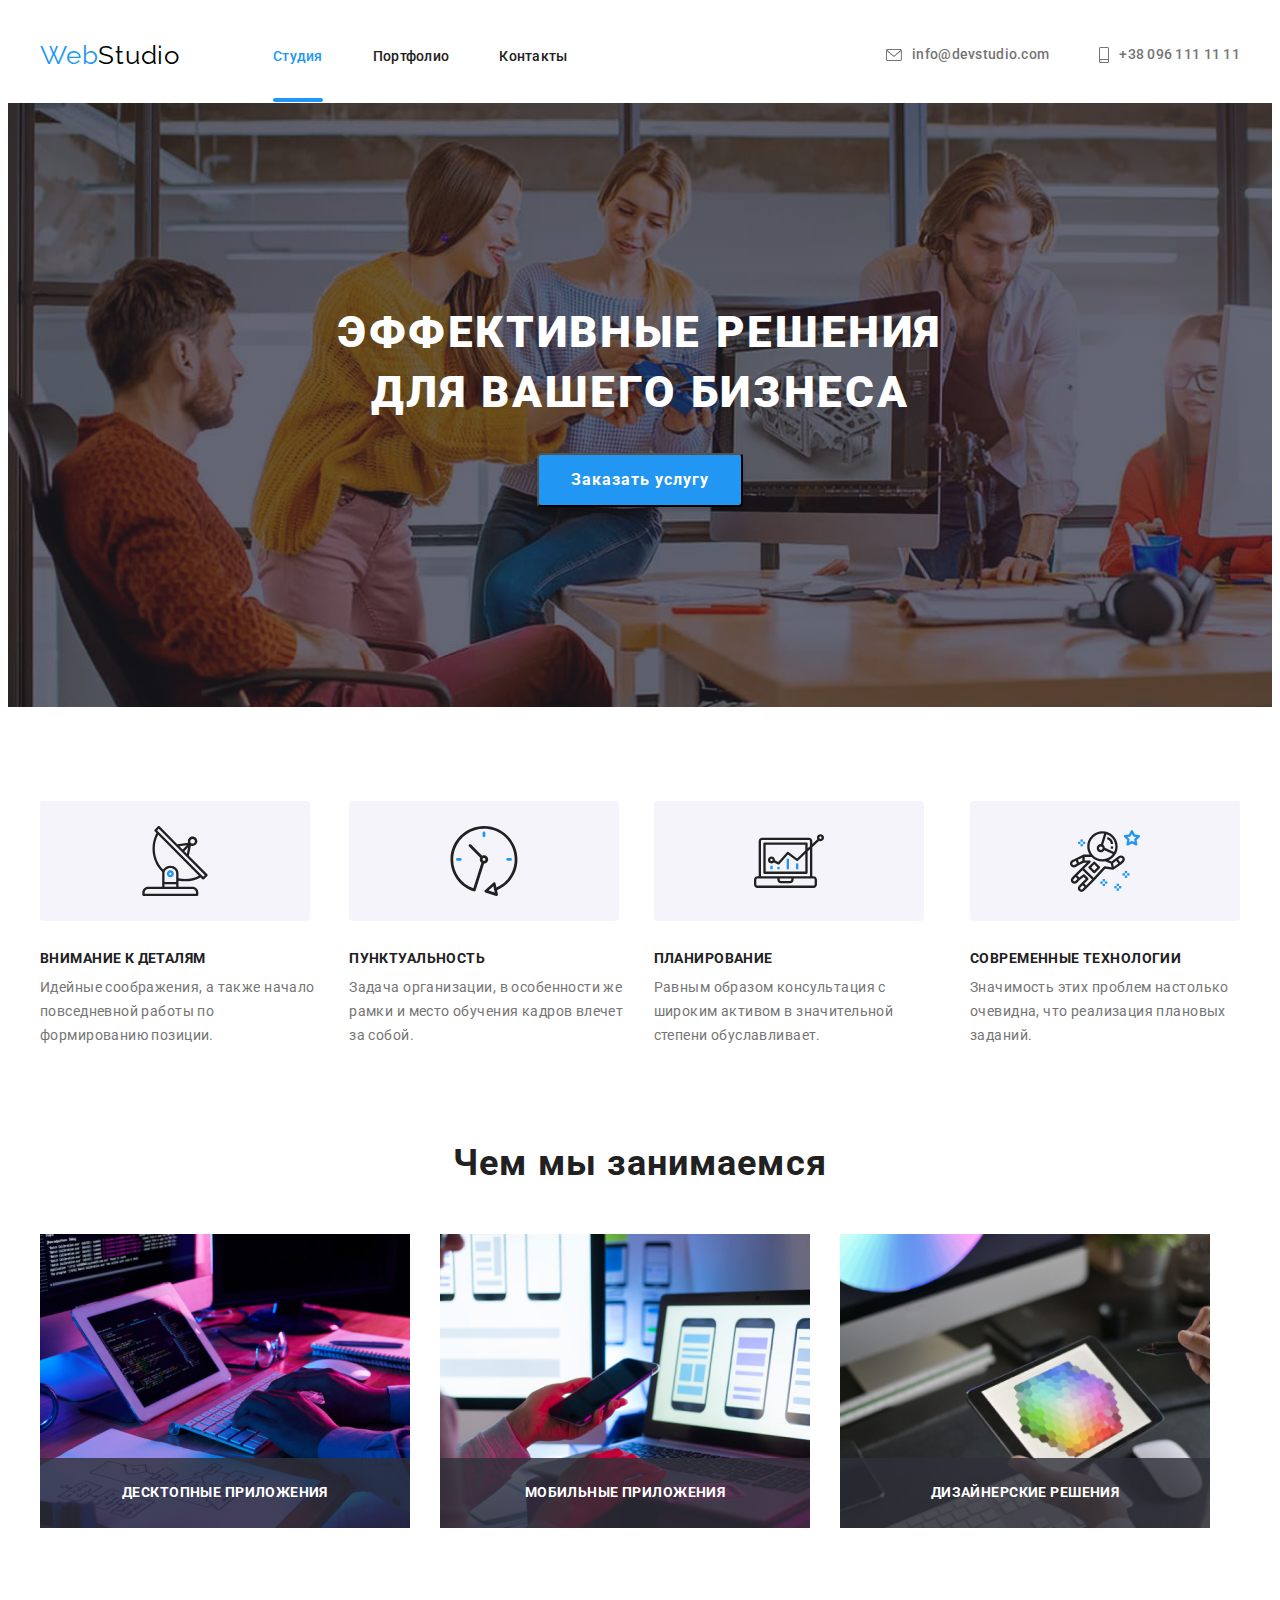
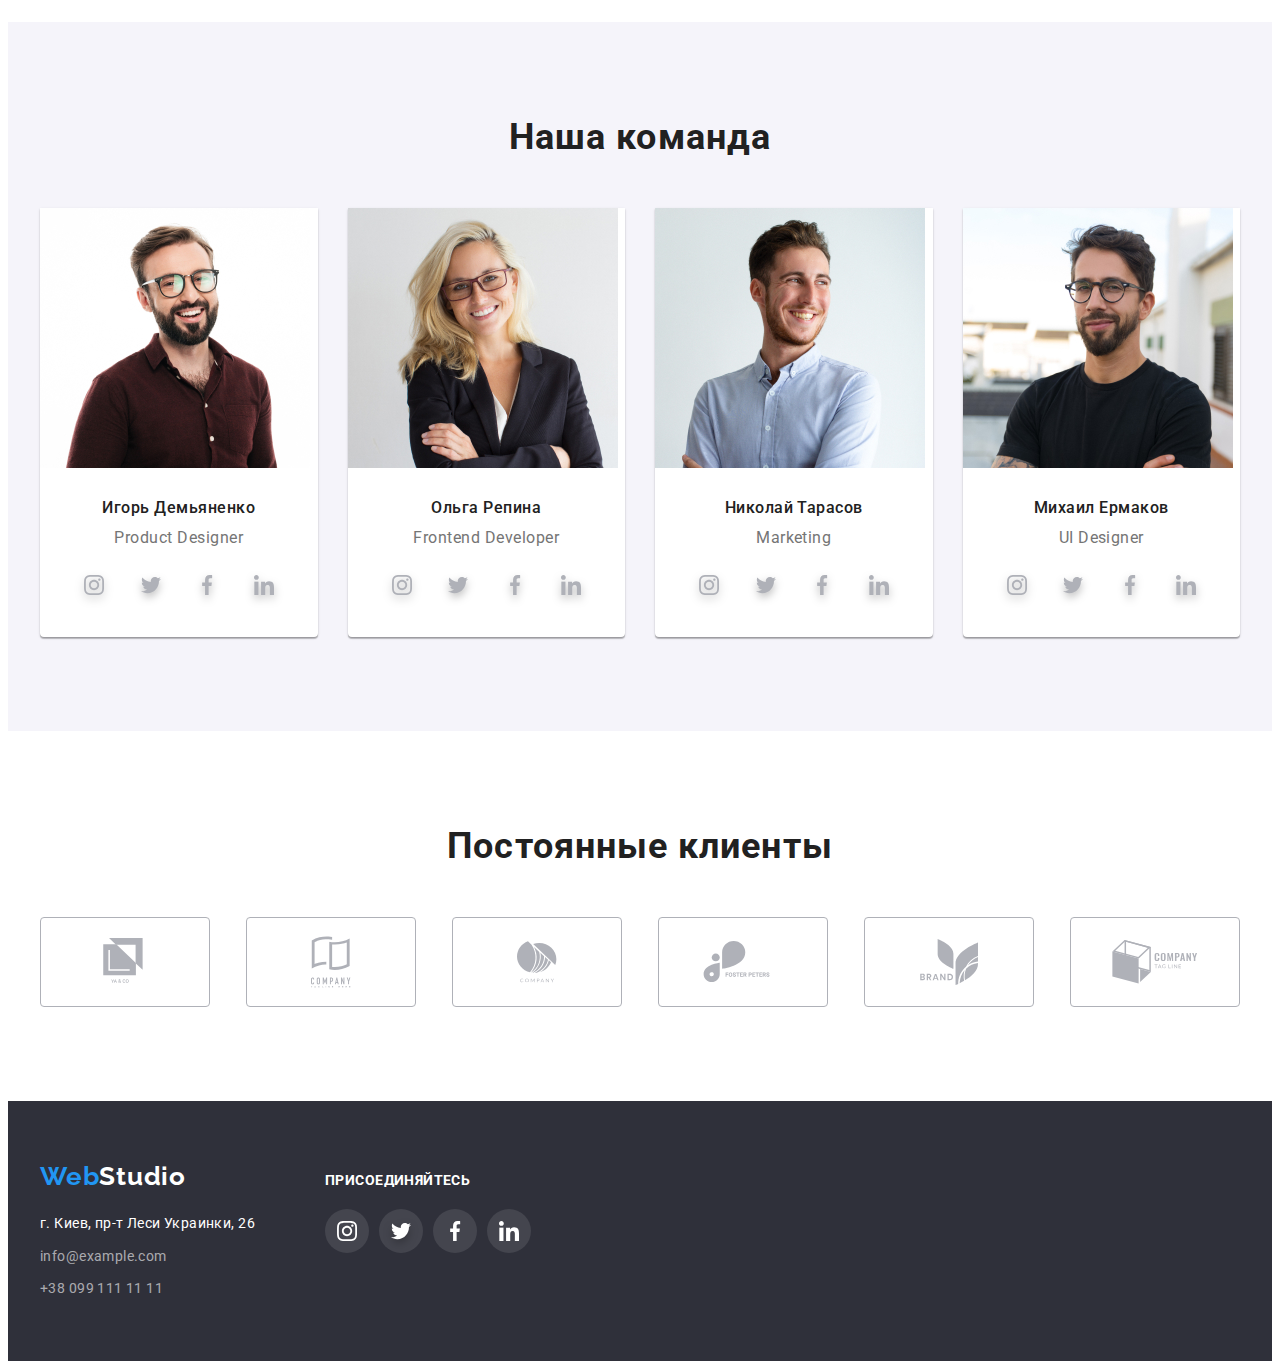
==== index.html @ 4bacacd4 "копирует файлы из домашней работы 5" ====
<!DOCTYPE html>
<html lang="ru">
<head>
    <meta charset="UTF-8">
    <meta http-equiv="X-UA-Compatible" content="IE=edge">
    <meta name="viewport" content="width=device-width, initial-scale=1.0">
    <title>Студия</title>
    <link rel="stylesheet" href="https://cdnjs.cloudflare.com/ajax/libs/modern-normalize/1.0.0/modern-normalize.min.css"
      integrity="sha512-ISS7cAi1PEhQ8jnbJpJZMd29NlhNj4AWYyLOSp2CE/CsHxTCu+r+t0D2yoJudVrd0/8fTVPUVDzY5Tvli75u/g=="
      crossorigin="anonymous" />
    <link rel="preconnect" href="https://fonts.gstatic.com">
    <link href="https://fonts.googleapis.com/css2?family=Raleway:wght@700&family=Roboto:wght@400;500;700;900&display=swap"
      rel="stylesheet">
    <link rel="stylesheet" href="./css/styles.css">
    <link rel="stylesheet"
    href="https://cdnjs.cloudflare.com/ajax/libs/animate.css/4.1.1/animate.min.css"/>
</head>
<body>
    <header class="header">
        <div class="header-box container">
          <nav class="navigation link">
            <a class="logo-header link" href=""><span class="web-logo">Web</span>Studio</a>
            <ul class="navigation-list list">
                <li class="header-item">
                    <a class="studio-link current link" href="">Студия</a>
                </li>   
                <li class="header-item">
                    <a class="header-link link" href="portfolio.html">Портфолио</a>
                </li>
                <li class="header-item">
                    <a class="contact-link link" href="">Контакты</a>
                </li>
            </ul>
        </nav>
            <ul class="information list">
                <li class="mail-item">
                    <a class="mail-link link" href="mailto:info@devstudio.com"
                     lang="en">
                     <svg class="mail-img" width="16" height="12">
                         <use href="./images/sprite.svg#icon-envelope"></use>
                     </svg>
                     info@devstudio.com</a>
                </li>
                <li>
                    <a class="tel-link link" href="tel:+380961111111">
                     <svg class="phone-img" width="10" height="16">
                         <use href="./images/sprite.svg#icon-smartphone"></use>
                     </svg>   
                        +38 096 111 11 11</a>
                </li>    
            </ul>
        </div>
    </header>
    <main>
        <!--Hero-->
        <section class="hero-section hero-bg">
            <div class="hero-container container">
                <h1 class="main-title">Эффективные решения для вашего бизнеса</h1>
                <button class="hero-btn" type="button" data-modal-open>Заказать услугу</button>
            </div>    
        </section>
        <!--Skills-->
        <section class="skills-section section">
            <div class="skills-container container">
                <h2 class="visually-hidden">Основные навыки</h2>
                <ul class="skill-set list">
                    <li class="skill-box">
                        <div class="skill-icon-box">
                            <svg class="skill-icon" width="70" height="70">
                                <use href="./images/sprite.svg#icon-antenna"></use>
                            </svg>
                        </div>
                        <h3 class="skills-title">Внимание к деталям</h3>
                        <p class="skills-item">Идейные соображения, а также начало повседневной
                            работы по формированию позиции.</p>  
                    </li>
                    <li class="skill-box">
                        <div class="skill-icon-box">
                            <svg class="skill-icon" width="70" height="70">
                                <use href="./images/sprite.svg#icon-clock"></use>
                            </svg>
                        </div>
                        <h3 class="skills-title">Пунктуальность</h3>
                        <p class="skills-item">Задача организации, в особенности же рамки и место
                             обучения кадров влечет за собой.</p>
                    </li>
                    <li class="skill-box">
                        <div class="skill-icon-box">
                            <svg class="skill-icon" width="70" height="70">
                                <use href="./images/sprite.svg#icon-diagram"></use>
                            </svg>
                        </div>
                        <h3 class="skills-title">Планирование</h3>
                        <p class="skills-item">Равным образом консультация с широким активом в
                             значительной степени обуславливает.</p>
                    </li>
                    <li class="skill-box">
                        <div class="skill-icon-box">
                            <svg class="skill-icon" width="70" height="70">
                                <use href="./images/sprite.svg#icon-astronaut"></use>
                            </svg>
                        </div>
                        <h3 class="skills-title">Современные технологии</h3>
                        <p class="skills-item">Значимость этих проблем настолько очевидна, что
                             реализация плановых заданий.</p>
                    </li>
                </ul>
            </div>    
        </section>
        <!--what_we_do-->
        <section class="activities">
            <div class="container">
                <h2 class="activity-title">Чем мы занимаемся</h2>
                <ul class="activity-list list">
                   <li class="activity-item">
                      <img src="images/img.jpg" 
                      alt="человек печатает" height="294" width="370">
                      <p class="activity-text">Десктопные приложения</p>
                   </li>
                   <li class="activity-item">
                      <img src="images/img-1.jpg" 
                      alt="человек работает со смартфоном" height="294" width="370">
                      <p class="activity-text">Мобильные приложения</p>
                   </li>
                   <li class="activity-item">
                      <img src="images/img-2.jpg" 
                      alt="человек рабоатет с планшетом" height="294" width="370">
                      <p class="activity-text">Дизайнерские решения</p>
                   </li>
                </ul>
            </div>    
        </section>
        <!--our team-->
        <section class="team-section section">
            <div class="container">
                <h2 class="team-title">Наша команда</h2>
                <ul class="team-list list">
                    <li class="team-item">
                        <img class="member-img" src="images/img3.jpg" alt="Игорь Демьяненко"
                         height="260">
                       <div class="member-box"> 
                        <h3 class="member-title">Игорь Демьяненко</h3>
                        <p class="member-item" lang="en">Product Designer</p>
                        <ul class="member-list list">
                            <li class="member-info">
                                <a href="" class="member-link link">
                                    <svg class="team-icon instagram" width="20" height="20">
                                        <use href="./images/sprite.svg#icon-instagram"></use>
                                    </svg>
                                </a>
                            </li>
                            <li class="member-info">
                                <a href="" class="member-link link">
                                    <svg class="team-icon twitter" width="20" height="20">
                                        <use href="./images/sprite.svg#icon-twitter"></use>
                                    </svg>
                                </a>
                            </li>
                            <li class="member-info">
                                <a href="" class="member-link link">
                                    <svg class="team-icon facebook" width="20" height="20">
                                        <use href="./images/sprite.svg#icon-facebook"></use>
                                    </svg>
                                </a>
                            </li>
                            <li class="member-info">
                                <a href="" class="member-link link">
                                    <svg class="team-icon linkedin" width="20" height="20">
                                        <use href="./images/sprite.svg#icon-linkedin"></use>
                                    </svg>
                                </a>
                            </li>
                        </ul>  
                       </div> 
                    </li>
                    <li class="team-item">
                        <img class="member-img" src="images/img4.jpg" alt="Ольга Репина"
                         height="260">
                       <div class="member-box">  
                        <h3 class="member-title">Ольга Репина</h3>
                        <p class="member-item" lang="en">Frontend Developer</p>
                        <ul class="member-list list">
                            <li class="member-info">
                                <a href="" class="member-link link">
                                    <svg class="team-icon instagram" width="20" height="20">
                                        <use href="./images/sprite.svg#icon-instagram"></use>
                                    </svg>
                                </a>
                            </li>
                            <li class="member-info">
                                <a href="" class="member-link link">
                                    <svg class="team-icon twitter" width="20" height="20">
                                        <use href="./images/sprite.svg#icon-twitter"></use>
                                    </svg>
                                </a>
                            </li>
                            <li class="member-info">
                                <a href="" class="member-link link">
                                    <svg class="team-icon facebook" width="20" height="20">
                                        <use href="./images/sprite.svg#icon-facebook"></use>
                                    </svg>
                                </a>
                            </li>
                            <li class="member-info">
                                <a href="" class="member-link link">
                                    <svg class="team-icon linkedin" width="20" height="20">
                                        <use href="./images/sprite.svg#icon-linkedin"></use>
                                    </svg>
                                </a>
                            </li>
                        </ul>  
                       </div> 
                    </li>
                    <li class="team-item">
                        <img class="member-img" src="images/img5.jpg" alt="Николай Тарасов"
                         height="260">
                       <div class="member-box"> 
                        <h3 class="member-title">Николай Тарасов</h3>
                        <p class="member-item" lang="en">Marketing</p>
                        <ul class="member-list list">
                            <li class="member-info">
                                <a href="" class="member-link link">
                                    <svg class="team-icon instagram" width="20" height="20">
                                        <use href="./images/sprite.svg#icon-instagram"></use>
                                    </svg>
                                </a>
                            </li>
                            <li class="member-info">
                                <a href="" class="member-link link">
                                    <svg class="team-icon twitter" width="20" height="20">
                                        <use href="./images/sprite.svg#icon-twitter"></use>
                                    </svg>
                                </a>
                            </li>
                            <li class="member-info">
                                <a href="" class="member-link link">
                                    <svg class="team-icon facebook" width="20" height="20">
                                        <use href="./images/sprite.svg#icon-facebook"></use>
                                    </svg>
                                </a>
                            </li>
                            <li class="member-info">
                                <a href="" class="member-link link">
                                    <svg class="team-icon linkedin" width="20" height="20">
                                        <use href="./images/sprite.svg#icon-linkedin"></use>
                                    </svg>
                                </a>
                            </li>
                        </ul>  
                       </div> 
                    </li>
                    <li class="team-item">
                        <img class="member-img" src="images/img6.jpg" alt="Михаил Ермаков"
                         height="260">
                       <div class="member-box">  
                        <h3 class="member-title">Михаил Ермаков</h3>
                        <p class="member-item" lang="en">UI Designer</p>
                        <ul class="member-list list">
                            <li class="member-info">
                                <a href="" class="member-link link">
                                    <svg class="team-icon instagram" width="20" height="20">
                                        <use href="./images/sprite.svg#icon-instagram"></use>
                                    </svg>
                                </a>
                            </li>
                            <li class="member-info">
                                <a href="" class="member-link link">
                                    <svg class="team-icon twitter" width="20" height="20">
                                        <use href="./images/sprite.svg#icon-twitter"></use>
                                    </svg>
                                </a>
                            </li>
                            <li class="member-info">
                                <a href="" class="member-link link">
                                    <svg class="team-icon facebook" width="20" height="20">
                                        <use href="./images/sprite.svg#icon-facebook"></use>
                                    </svg>
                                </a>
                            </li>
                            <li class="member-info">
                                <a href="" class="member-link link">
                                    <svg class="team-icon linkedin" width="20" height="20">
                                        <use href="./images/sprite.svg#icon-linkedin"></use>
                                    </svg>
                                </a>
                            </li>
                        </ul>  
                       </div> 
                    </li>
                </ul>
            </div>    
        </section>
        <section  class="clients section">
            <div class="container">
                <h2 class="clients-title">Постоянные клиенты</h2>

                <ul class="clients-list list">
                    <li class="clients-list link">
                        <a href="" class="client-link link">
                            <svg class="client" width="44" height="48">
                              <use href="./images/sprite.svg#icon-logo-1"></use>
                            </svg>
                        </a>    
                    </li>        
                    <li class="clients-list link">
                        <a href="" class="client-link link">
                            <svg class="client" width="40" height="52">
                                <use href="./images/sprite.svg#icon-logo-2"></use>
                            </svg>
                        </a>    
                    </li>
                    <li class="clients-list link">
                        <a href="" class="client-link link">
                            <svg class="client" width="40" height="42">
                                <use href="./images/sprite.svg#icon-logo-3"></use>
                            </svg>
                        </a>    
                    </li>
                    <li class="clients-list link">
                        <a href="" class="client-link link">
                            <svg class="client" width="80" height="42">
                                <use href="./images/sprite.svg#icon-logo-4"></use>
                            </svg>
                        </a>    
                    </li>
                    <li class="clients-list link">
                        <a href="" class="client-link link">
                            <svg class="client" width="60" height="46">
                                <use href="./images/sprite.svg#icon-logo-5"></use>
                            </svg>
                        </a>
                    </li>
                    <li class="clients-list link">
                        <a href="" class="client-link link">
                           <svg class="client" width="88" height="44">
                                <use href="./images/sprite.svg#icon-logo-6"></use>
                            </svg>
                        </a>    
                    </li>
                </ul>
              </div>  
        
        </section>
    </main>
    <footer class="footer-container">
        <div class="main-footer-box container">
            <div class="footer-box">
               <a class="logo-footer link" href=""><span class="web-logo">Web</span>Studio</a>
               <address class="address">
                   <ul class="list">
                       <li class="address-item">
                           <a class="map link" href="https://goo.gl/maps/qB4iPWVN4ftwvtJb9"
                            target="_blank" rel="noopener noreferrer">
                               г. Киев, пр-т Леси Украинки, 26</a>
                       </li>
                       <li class="address-item">
                           <a class="footer-link link" href="mailto=info@example.com">info@example.com</a>
                       </li>
                       <li>
                           <a class="footer-link link" href="tel=+380991111111">+38 099 111 11 11</a>
                       </li>
                   </ul>
               </address>
            </div>
            <div class="footer-box-second">
                <p class="footer-title">ПРИСОЕДИНЯЙТЕСЬ</p>
                <ul class="footer-list list">
                <li class="social-item">
                    <a href="" class="social-link link">
                        <svg class="team-icon" width="20" height="20">
                            <use href="./images/sprite.svg#icon-instagram"></use>
                        </svg>
                    </a>
                </li>
                <li class="social-item">
                    <a href="" class="social-link link">
                        <svg class="team-icon twitter" width="20" height="20">
                            <use href="./images/sprite.svg#icon-twitter"></use>
                        </svg>
                    </a>
                </li>
                <li class="social-item">
                    <a href="" class="social-link link">
                        <svg class="team-icon" width="20" height="20">
                            <use href="./images/sprite.svg#icon-facebook"></use>
                        </svg>
                    </a>
                </li>
                <li class="social-item">
                    <a href="" class="social-link link">
                        <svg class="team-icon" width="20" height="20">
                            <use href="./images/sprite.svg#icon-linkedin"></use>
                        </svg>
                    </a>
                </li>
              </ul>  
            </div>   
        </div>
    </footer>

    <div class="backdrop is-hidden" data-modal>
        <div class="modal">
            <button type="button" class="modal-close-btn" data-modal-close>
                <svg class="" width="18" height="18">
                    <use href="./images/sprite.svg#icon-close"></use>
                </svg>
            </button>
            
        </div>
    </div>
    <script src="./js/modal.js"></script>
</body>
</html>
---- css/styles.css ----
:root {
   --main-font: 'Roboto', sans-serif;
   --secondary-font: 'Raleway', sans-serif;
   --accent-color: #2196F3;
}

body {
    font-family: var(--main-font);
    color: #212121;
}

h1,
h2,
h3,
h4,
h5,
h6,
p {
  margin: 0;
}

ul,
ol {
  margin: 0;
  padding: 0;
}

img {
  display: block;
}

.container {
    width: 1200px;
    margin: 0 auto;
    padding-left: 15px;
    padding-right: 15px;
  }

.section {
    padding-top: 94px;
    padding-bottom: 94px;
}

.link {
    text-decoration: none;
  }

.list {
    list-style: none;  
}

.address {
    font-style: normal;
}

.visually-hidden {
    position: absolute !important;
    clip: rect(1px 1px 1px 1px); /* IE6, IE7 */
    clip: rect(1px, 1px, 1px, 1px);
    padding: 0 !important;
    border: 0 !important;
    height: 1px !important;
    width: 1px !important;
    overflow: hidden;
  }

 

/* ============= header ============= */
.header {
    padding-top: 32px;
    padding-bottom: 32px;
    border-bottom: 1px;
    color: #ECECEC;
}


.header .container {
    display: flex;
    align-items: center;
    justify-content: center;
}

.navigation {
    display: flex;
}

.logo-header {
    font-family: var(--secondary-font);
    font-style: normal;
    font-weight: 400;
    font-size: 26px;
    line-height: 1.19;
    letter-spacing: 0.03em;
    color: #000;
    margin-right: 93px; 

}

.web-logo {
    color: #2196F3;
}

.navigation-list {
    display: flex;
    align-items: center;
}

.header-item:not(:last-child) {
    margin-right: 50px;
}

.studio-link {
    font-family: var(--main-font);
    font-style: normal;
    font-weight: 500;
    font-size: 14px;
    line-height: 1.14;
    letter-spacing: 0.02em;
    color: #212121;
    cursor: pointer;
    transition: color 250ms 
         cubic-bezier(0.4, 0, 0.2, 1);
    position: relative;     
}

.header-item .current::after {

    content: '';
    position: absolute;
    width: 100%;
    height: 4px;
    left: 0;
    bottom: -38px;
    
    background: #2196F3;
    border-radius: 2px;
}

.studio-link:hover,
.studio-link:focus {
    color: var(--accent-color);
}

.list .studio-link.current {
    color: var(--accent-color);
}

.header-link {
    font-family: var(--main-font);
    font-style: normal;
    font-weight: 500;
    font-size: 14px;
    line-height: 1.14;
    letter-spacing: 0.02em;
    color: #212121;    
    transition: color 250ms 
         cubic-bezier(0.4, 0, 0.2, 1);
    position: relative;     
}

.header-link:hover,
.header-link:focus {
    color: var(--accent-color);
}

.contact-link {
    font-family: var(--main-font);
    font-weight: 500;
    font-size: 14px;
    line-height: 1.14;
    letter-spacing: 0.02em;
    color: #212121;    
    transition: color 250ms 
         cubic-bezier(0.4, 0, 0.2, 1);
}

.contact-link:hover,
.contact-link:focus {
    color: var(--accent-color);
}

.information {
    display: flex;
    align-items: center;
    margin-left: auto;
}

.mail-link {
    display: flex;
    align-items: center;
    justify-content: center;
    font-family: var(--main-font);
    font-style: normal;
    font-weight: 500;
    font-size: 14px;
    line-height: 1.14;
    letter-spacing: 0.02em;
    color: #757575;
    transition: color 250ms 
         cubic-bezier(0.4, 0, 0.2, 1);
}

.mail-item {
    margin-right: 50px;
}

.mail-link:hover,
.mail-link:focus {
    color:#2196F3;
}

.mail-img {
    display: flex;
    align-items: center;
    margin-right: 10px;
    fill: currentColor;
}


.tel-link {
    display: flex;
    align-items: center;
    font-family: var(--main-font);
    font-style: normal;
    font-weight: 500;
    font-size: 14px;
    line-height: 1.14;
    letter-spacing: 0.02em;
    color: #757575;   
    transition: color 250ms 
         cubic-bezier(0.4, 0, 0.2, 1); 
}

.tel-link:hover,
.tel-link:focus {
    color:#2196F3;
}

.phone-img {
    display: flex;
    align-items: center;
    margin-right: 10px;
    fill: currentColor;
}


/* ============= end header ============= */
/* ============= hero ============= */
.hero-section {
    background-color: #2F303A;
    background-image: linear-gradient(
        rgba(47, 48, 58, 0.4),
        rgba(47, 48, 58, 0.4)),
         url(../images/bg.jpg);
    background-repeat: no-repeat;
    background-size: cover;
}

.hero-bg {
    max-width: 1600px;
    margin: 0 auto;
}

.hero-container {
    display: flex;
    align-items: center;
    flex-direction: column;
    padding-bottom: 200px;
    padding-top: 200px;

}

.main-title {
    font-family: var(--main-font);
    font-weight: 900;
    font-size: 44px;
    line-height: 1.36;

    text-align: center;
    letter-spacing: 0.06em;
    text-transform: uppercase;

    display: flex;
    align-items: center;
    margin-bottom: 30px;
    width: 696px;

    color: #FFFFFF;  
}

.hero-btn {
    font-family: var(--main-font);
    font-style: normal;
    font-weight: 700;
    font-size: 16px;
    line-height: 1.87;

    display: flex;
    text-align: center;
    letter-spacing: 0.06em; 
    cursor: pointer;
    
    color: #FFF;
    background-color: #2196F3;

    padding: 10px 32px;
    min-width: 200px;

    left: 700px;
    top: 430px;    
    margin: auto;

    border-radius: 4px;

    box-shadow: 0px 4px 4px rgba(0, 0, 0, 0.15);
}
/* ============= end hero ============= */
/* ============= skills ============= */
.skills-container {
    display: flex;
}

.skill-set {
    display: flex;
    justify-content: space-between;
}

.skill-box:not(:last-child) {
    margin-right: 30px;
}

.skills-title {
    font-family: var(--main-font);
    font-weight: 700;
    font-size: 14px;
    line-height: 1.14;
    letter-spacing: 0.03em;
    text-transform: uppercase;

    margin-bottom: 10px;

    color: #212121;
}

.skills-item {
    font-size: 14px;
    line-height: 1.71;
    letter-spacing: 0.03em;

    color: #757575;
}

.skill-icon-box {
    display: flex;
    align-items: center;
    justify-content: center;
    width: 270px;
    height: 120px;
    background-color: #F5F4FA;
    margin-bottom: 30px;

    border-radius: 4px;
}

/* ============= end skills ============= */
/* ============= what we do ============= */

.activity-title {
    font-family: var(--main-font);
    font-weight: 700;
    font-size: 36px;
    line-height: 1.17;
    text-align: center;
    letter-spacing: 0.03em;

    color: #212121;    

    margin-bottom: 50px;
}

.activity-list {
    display: flex;
}

.activity-item:not(:last-child) {
    margin-right: 30px;
}

.activities {
    padding-bottom: 94px;
}

.activity-item {
    position: relative;
}

.activity-text {
    position: absolute;
    width: 370px;
    background-color: rgba(47, 48, 58, 0.8);
    bottom: 0;
    color: #FFF;
    text-align: center;

    font-family: var(--main-font);
    font-weight: 700;
    font-size: 14px;
    line-height: 1.14;
    letter-spacing: 0.03em;
    text-transform: uppercase;
    padding-top: 27px;
    padding-bottom: 27px;
    
} 

/* ============= end what we do ============= */
/* ============= our team ============= */

.team-section {
    background-color: #F5F4FA;

}

.team-list {
    display: flex;
    flex-wrap: wrap;
    margin-left: -30px;
    margin-top: -30px;
}


.team-item {
    background-color: #FFF;
    flex-basis: calc(100% / 4 - 30px);
    margin-left: 30px;
    margin-top: 30px;
    box-shadow: 0px 1px 3px rgba(0, 0, 0, 0.12), 0px 1px 1px rgba(0, 0, 0, 0.14), 0px 2px 1px rgba(0, 0, 0, 0.2);
    border-radius: 0px 0px 4px 4px;
}

.member-img {
    max-width: 100%;
}

.member-list {
    display: flex;
    align-items: center;
    justify-content: space-between;
    margin-top: 16px;
    margin-left: 32px;
    margin-right: 32px;
    
}


.member-link {
    display: flex;
    justify-content: center;
    align-items: center;
    border-radius: 50%;
    width: 44px;
    height: 44px;
    color: #AFB1B8;
    transition: background-color 250ms 
         cubic-bezier(0.4, 0, 0.2, 1),
         color 250ms 
         cubic-bezier(0.4, 0, 0.2, 1);
    
}

.team-icon {
    fill: currentColor;
}

.twitter {
    filter: drop-shadow(0px 4px 4px rgba(0, 0, 0, 0.25));
}

.facebook {
    filter: drop-shadow(0px 4px 4px rgba(0, 0, 0, 0.25));
}

.instagram {
    filter: drop-shadow(0px 4px 4px rgba(0, 0, 0, 0.25));
}

.linkedin {
    filter: drop-shadow(0px 4px 4px rgba(0, 0, 0, 0.25));
}

.member-link:hover,
.member-link:focus {
    background-color: var(--accent-color);
    color: #FFF;
}


.team-title {
    font-family: var(--main-font);
    font-style: normal;
    font-weight: 700;
    font-size: 36px;
    line-height: 1.17;
    text-align: center;
    letter-spacing: 0.03em;

    color: #212121;
    margin-bottom: 50px;
}

.member-box {
    padding-top: 30px;
    padding-bottom: 30px;
}

.member-title {
    font-family: var(--main-font);
    font-weight: 500;
    font-size: 16px;
    line-height: 1.19;

    text-align: center;
    letter-spacing: 0.03em;

    color: #212121;
    margin-bottom: 10px;
}

.member-item {
    font-family: var(--main-font);
    font-size: 16px;
    line-height: 1.19;

    text-align: center;
    letter-spacing: 0.03em;

    color: #757575;

}
/* ============= end our team ============= */
/* ============= clients ============= */

.clients-title {
    font-family: var(--main-font);
    font-style: normal;
    font-weight: 700;
    font-size: 36px;
    line-height: 1.17;
    text-align: center;
    letter-spacing: 0.03em;

    color: #212121;
    margin-bottom: 50px;
}

.clients-list {
    display: flex;
    align-items: center;
    justify-content: space-between;
    
}

.client-link {
    display: flex;
    align-items: center;
    justify-content: center;
    border: 1px solid #AFB1B8;
    box-sizing: border-box;
    border-radius: 4px;
    width: 170px;
    height: 90px;
    color: #AFB1B8;
    cursor: pointer;
    transition:
       border-color 250ms 
        cubic-bezier(0.4, 0, 0.2, 1);
}

.client {
    fill: currentColor;
    transition: fill 250ms 
        cubic-bezier(0.4, 0, 0.2, 1);
}

.client-link:hover .client,
.client-link:focus .client {
    fill: var(--accent-color);
}

.client-link:hover,
.client-link:focus {
    border-color: var(--accent-color);
}

/* ============= end clients ============= */
/* ============= footer ============= */
.footer-container {
    background-color: #2F303A;
    padding-top: 60px;
    padding-bottom: 60px;
}

.footer-box {
    display: flex;
    flex-direction: column;
}

.address-item {
    margin-bottom: 9px;
}

.logo-footer {
    display: block;
    font-family: var(--secondary-font);
    font-style: normal;
    font-weight: 700;
    font-size: 26px;
    line-height: 1.19;
    letter-spacing: 0.03em;

    color: #fff;
    margin-bottom: 20px;
}

.map {
    font-family: var(--main-font);
    font-style: normal;
    font-size: 14px;
    line-height: 1.71;
    letter-spacing: 0.03em;

    color: #FFFFFF;
}

.footer-link {
    font-family: var(--main-font);
    font-style: normal;
    font-size: 14px;
    line-height: 1.71;
    letter-spacing: 0.03em;

    color: rgba(255, 255, 255, 0.6);
}

.main-footer-box {
    display: flex;
}

.footer-box-second {
    display: flex;
    flex-direction: column;
    width: 206px;
    height: 80px;
    margin-left: 70px;
    padding-top: 12px;
}

.footer-list {
    display: flex;
    align-items: center;
    justify-content: space-between;
    margin-top: 20px;
    width: 206px;
    height: 44px;
}

.footer-title {
    font-family: var(--main-font);
    font-style: normal;
    font-weight: 700;
    font-size: 14px;
    line-height: 1.14;
    letter-spacing: 0.03em;
    text-transform: uppercase;

    color: #FFFFFF;
}

.social-item {
    display: flex;
    align-items: center;
    justify-content: center;
}

.social-link {
    display: flex;
    justify-content: center;
    align-items: center;
    border-radius: 50%;
    width: 44px;
    height: 44px;
    color: #fff;
    background-color: rgba(100%, 100%, 100%, 10%);
    transition: background-color 250ms 
        cubic-bezier(0.4, 0, 0.2, 1),
        color 250ms 
        cubic-bezier(0.4, 0, 0.2, 1);
}

.social-link:hover,
.social-link:focus {
    background-color: var(--accent-color);
    color: #FFF;
}

.team-icon {
    fill: currentColor;

}

/* ============= end footer ============= */
/* ============= modal window ============= */

.backdrop {
        position: fixed;
        top: 0;
        left: 0;
        width: 100vw;
        height: 100vh;
        background-color: rgba(0, 0, 0, 0.5);
        transition: opacity 250ms cubic-bezier(0.4, 0, 0.2, 1),
                     250ms cubic-bezier(0.4, 0, 0.2, 1);
        
      }

.modal {
    position: absolute;
    top: 50%;
    left: 50%;
    width: 528px;
    height: 580px;
    background-color: #ffffff;
    box-shadow: 0px 1px 3px rgba(0, 0, 0, 0.12), 0px 1px 1px rgba(0, 0, 0, 0.14), 0px 2px 1px rgba(0, 0, 0, 0.2);
    border-radius: 4px;

    transform: translate(-50%, -50%);
    transition: transform 250ms cubic-bezier(0.4, 0, 0.2, 1);

} 

.modal-close-btn {
    position: absolute;
    top: 8px;
    right: 8px;
    width: 30px;
    height: 30px;
    background: transparent;
    border: 1px solid rgba(0, 0, 0, 0.1);
    border-radius: 50%;
    cursor: pointer;
    display: flex;
    justify-content: center;
    align-items: center;

}


.is-hidden {
    opacity: 0;
    visibility: hidden;
    pointer-events: none;
}    

.backdrop .is-hidden .modal {
    transform: translate(-50%, -50%);
}


/* ============= end modal window ============= */

/* ============= portfolio ============= */
/* ============= main ============= */
.header-link.current {
    color: var(--accent-color);
}

.menu-section {
    text-align: center;
}

.menu-list {
    display: flex;
    justify-content: center;
    margin-left: auto;
    margin-right: auto;
    margin-bottom: 54px;
}

.menu-item {
    min-width: 73px;
}

.menu-btn:hover,
.menu-btn:focus {
    background-color: var(--accent-color);
    color: #fff;
    box-shadow: 0px 3px 1px rgba(0, 0, 0, 0.1), 0px 1px 2px rgba(0, 0, 0, 0.08), 0px 2px 2px rgba(0, 0, 0, 0.12);
    border-radius: 4px;
}

.menu-item:not(:last-child) {
    margin-right: 8px;
}

.menu-btn {
    font-family: var(--main-font);
    font-weight: 500;
    font-size: 16px;
    line-height: 1.62;

    text-align: center;
    letter-spacing: 0.03em;
    cursor: pointer;
    padding: 6px 22px;

    color: #212121;
    border: none;
    border-radius: 4px;
    background: #F5F4FA;

    transition: background-color 250ms 
        cubic-bezier(0.4, 0, 0.2, 1),
        color 250ms 
        cubic-bezier(0.4, 0, 0.2, 1);
}

.menu-link:hover,
.menu-link:focus {
    color: #fff;
    background-color: var(--accent-color);
}

.image-container {
    padding-top: 34px;
}

.image-item {
    flex-basis: calc(100% / 3 - 30px);
    margin-left: 30px;
    margin-top: 30px;
    
}

.image-item:hover,
.image-item:focus {
    background: #FFFFFF;
    box-sizing: border-box;
    box-shadow: 0px 1px 1px rgba(0, 0, 0, 0.12),
      0px 4px 4px rgba(0, 0, 0, 0.06),
      1px 4px 6px rgba(0, 0, 0, 0.16);
    cursor: pointer;  
}

.image-list {
    display: flex;
    justify-content: start;
    flex-wrap: wrap;
    margin-left: -30px;
    margin-top: -30px;
    
}

.overlay {
    font-family: var(--main-font);
    font-weight: 400;
    font-size: 18px;
    line-height: 1.55;
    letter-spacing: 0.03em;
    color: #FFFFFF;
    background-color: rgba(33, 150, 243, 0.9);
    padding: 63px 24px;
    text-align: start;

    position: absolute;
    top: 0;
    left: 0;
    height: 100%;
    /*overflow: scroll;*/
    transform: translateY(100%);
    
    transition: transform 250ms 
                cubic-bezier(0.4, 0, 0.2, 1);
}

.image-item:hover .overlay,
.image-item:focus .overlay {
    transform: translateY(0%);
}

.overlay-box {
    position: relative;
    overflow: hidden;
}

.portfolio-box {
    padding: 20px 24px;
    border: 1px solid #EEEEEE;
}

.portfolio-title {
    font-family: var(--main-font);
    font-weight: 700;
    font-size: 18px;
    line-height: 2;

    letter-spacing: 0.06em;
    text-align: start;


    color: #212121; 
}

.portfolio-item {
    font-size: 16px;
    line-height: 1.87;

    letter-spacing: 0.03em;
    text-align: start;

    color: #757575;    
}

/* ============= end main ============= */
/* ============= end portfolio ============= */
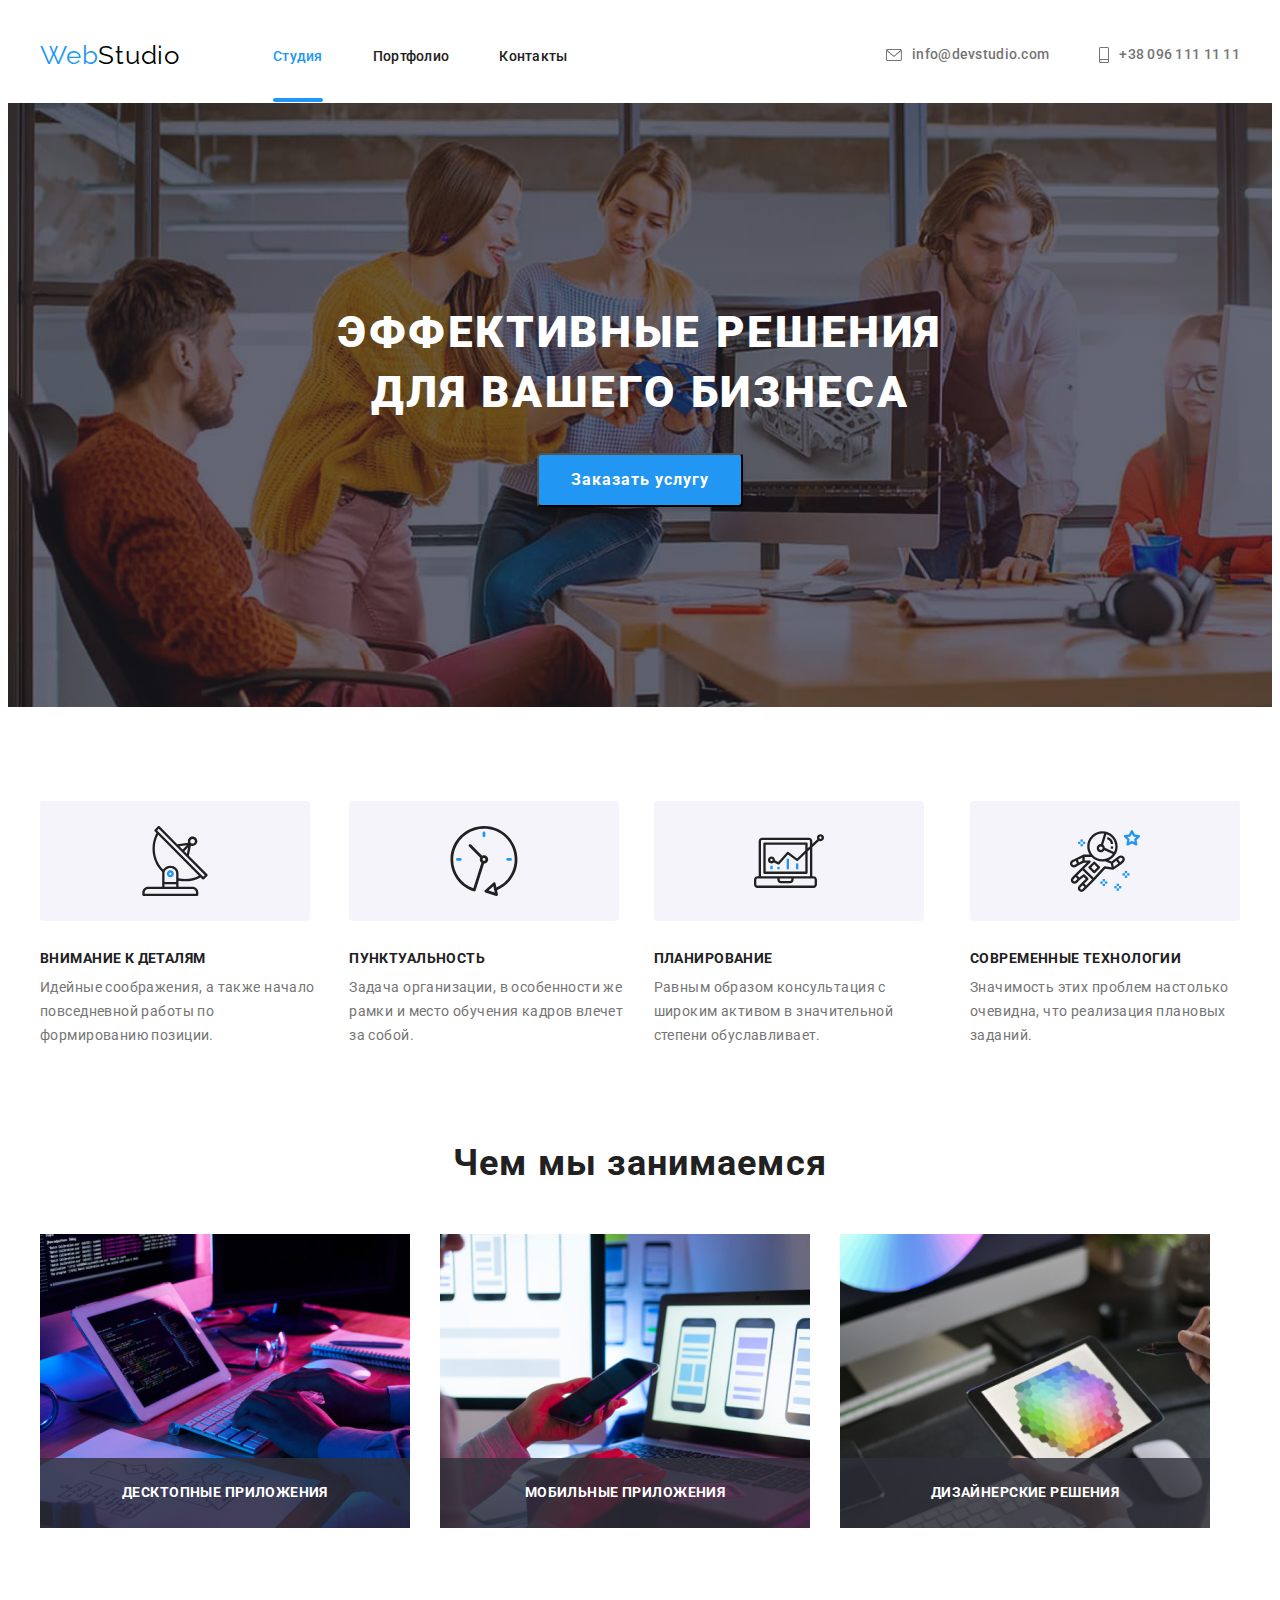
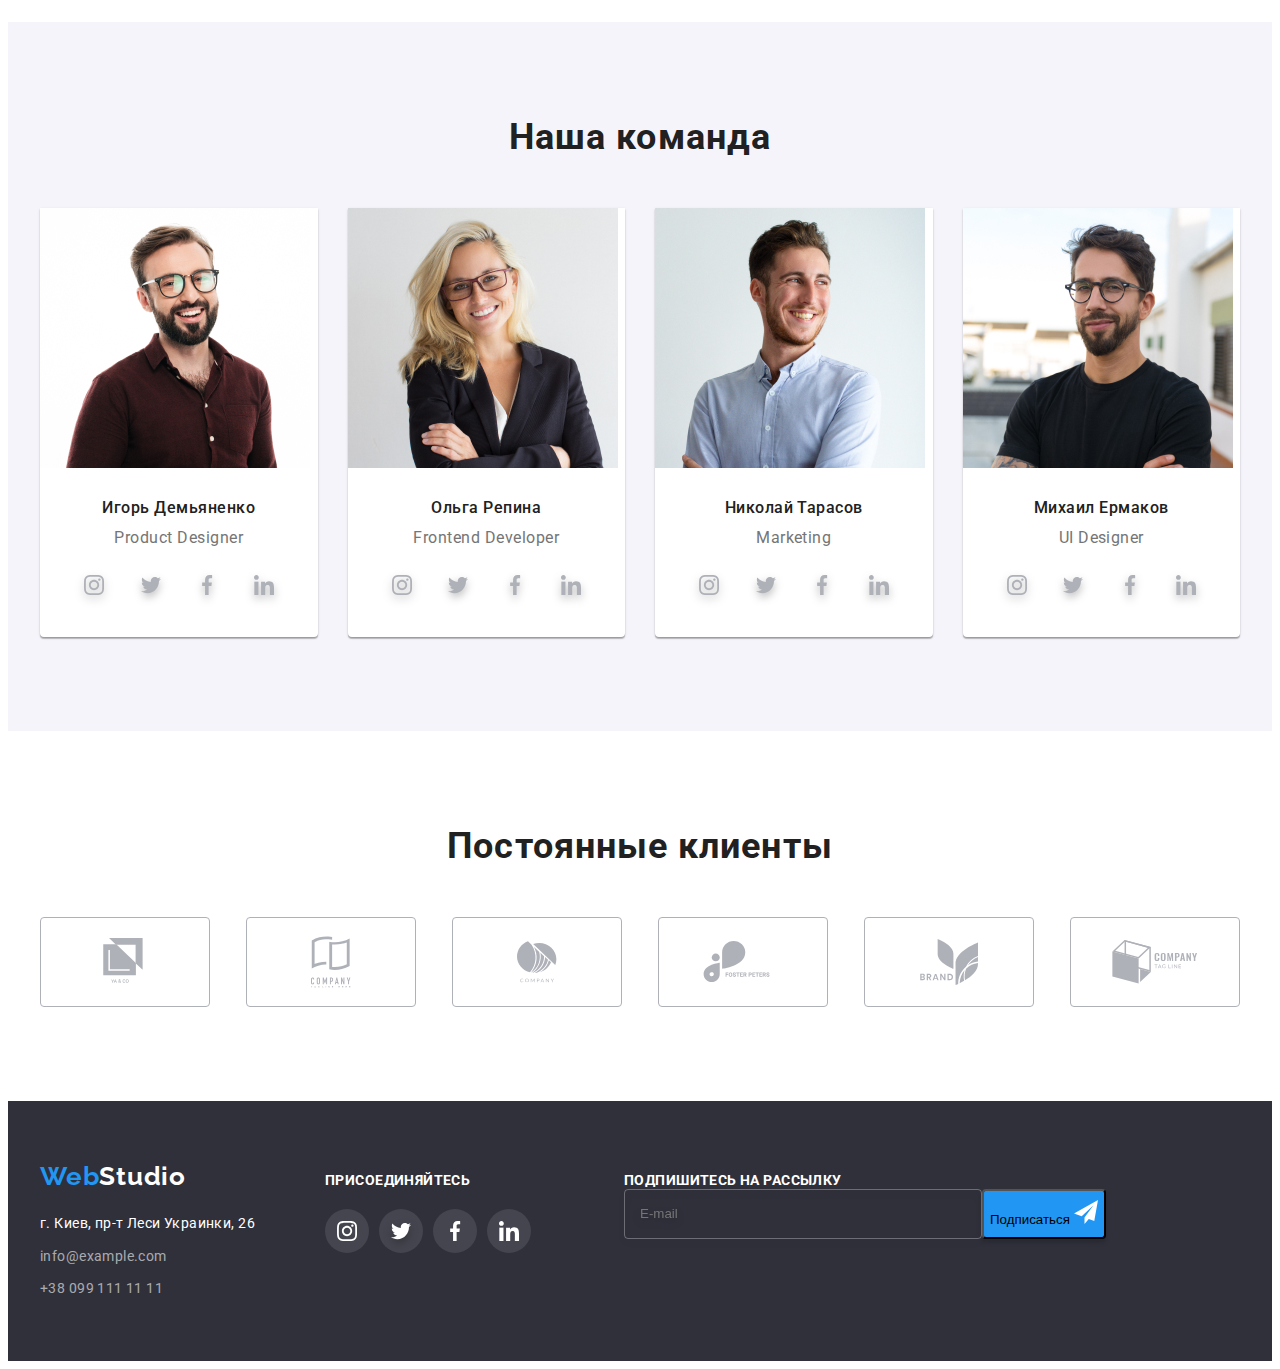
==== commit fccf7925: "добавляет модальное окно и частично подписку в футере" ====
--- a/index.html
+++ b/index.html
@@ -395,6 +395,26 @@
                 </li>
               </ul>  
             </div>   
+            <div class="footer-box-third">
+                <p class="footer-title">Подпишитесь на рассылку</p>
+            <form class="footer-mail-form" autocomplete="off">
+             <label>
+              <input
+                class="footer-mail-input"
+                type="email"
+                name="user-email"
+                placeholder="E-mail"
+                method="POST"
+              />
+            </label>
+            <button class="footer-btn" type="submit">
+              Подписаться
+              <svg class="send-icon" width="24px" height="24px">
+                <use href="./images/sprite.svg#icon-icon_send"></use>
+              </svg>
+            </button>
+            </form>
+            </div>
         </div>
     </footer>
 
@@ -405,7 +425,46 @@
                     <use href="./images/sprite.svg#icon-close"></use>
                 </svg>
             </button>
-            
+            <p class="modal-title">Оставьте свои данные, мы вам перезвоним</p>
+            <form action="#" class="modal-form" autocomplete="off">
+                <label class="modal-form-field">
+                    Имя
+                    <span class="modal-form-input-wrapper">
+                        <input type="text" name="user-name" class="modal-form-input" required minlength="2">
+                        <svg class="modal-form-icon" width="12" height="12">
+                            <use href="./images/sprite.svg#icon-human"></use>
+                        </svg>
+                    </span>
+                </label>
+                <label class="modal-form-field">
+                    Телефон
+                    <span class="modal-form-input-wrapper">
+                        <input type="tel" name="user-phone" class="modal-form-input" required
+                            pattern="[0-9]{3}-[0-9]{3}-[0-9]{2}-[0-9]{2}" title="096-111-11-11">
+                        <svg class="modal-form-icon" width="13" height="13">
+                            <use href="./images/sprite.svg#icon-phone"></use>
+                        </svg>
+                    </span>
+                </label>
+                <label class="modal-form-field">
+                    Почта
+                    <span class="modal-form-input-wrapper">
+                        <input type="email" name="user-email" class="modal-form-input" title="example@gmail.com">
+                        <svg class="modal-form-icon" width="15" height="12">
+                            <use href="./images/sprite.svg#icon-mail"></use>
+                        </svg>
+                    </span>
+                </label>
+                <label class="modal-form-field">
+                    Комментарий
+                    <textarea name="user-message" class="modal-form-message" placeholder="Введите текст"></textarea>
+                </label>
+                <input type="checkbox" id="user-term" name="user-term" class="modal-form-term visually-hidden">
+                <label for="user-term" class="modal-form-check-desc">Соглашаюсь с рассылкой и принимаю&nbsp;
+                    <a href="" class="modal-form-link">Условия
+                        договора</a></label>
+                <button type="submit" class="modal-form-btn">Отправить</button>
+            </form>
         </div>
     </div>
     <script src="./js/modal.js"></script>
--- a/css/styles.css
+++ b/css/styles.css
@@ -706,7 +706,41 @@
 
 .team-icon {
     fill: currentColor;
-
+}
+
+.footer-box-third {
+    display: flex;
+    flex-direction: column;
+    width: 570px;
+    height: 86px;
+    margin-left: 93px;
+    padding-top: 12px;
+}
+
+.footer-mail-form {
+    display: flex;
+}
+
+.footer-mail-input {
+        height: 50px;
+        width: 358px;
+        padding: 16px 15px;
+        border: 1px solid rgba(255, 255, 255, 0.3);
+        box-sizing: border-box;
+        filter: drop-shadow(0px 4px 4px rgba(0, 0, 0, 0.15));
+        border-radius: 4px;
+        background: transparent;
+        color: var(--primary-white-color);
+}        
+
+.footer-mail-input:focus {
+        outline: none;
+}
+
+.footer-btn {
+    background: #2196F3;
+    box-shadow: 0px 4px 4px rgba(0, 0, 0, 0.15);
+    border-radius: 4px;
 }
 
 /* ============= end footer ============= */
@@ -736,7 +770,7 @@
 
     transform: translate(-50%, -50%);
     transition: transform 250ms cubic-bezier(0.4, 0, 0.2, 1);
-
+    padding: 40px;
 } 
 
 .modal-close-btn {
@@ -752,7 +786,12 @@
     display: flex;
     justify-content: center;
     align-items: center;
-
+    transition: fill 250ms cubic-bezier(0.4, 0, 0.2, 1);
+    
+}
+
+.modal-close-btn:focus {
+    fill: var(--accent-color);
 }
 
 
@@ -765,6 +804,167 @@
 .backdrop .is-hidden .modal {
     transform: translate(-50%, -50%);
 }
+
+.modal-title {
+    display: flex;
+    font-family: var(--main-font);
+    font-weight: 700;
+    font-size: 20px;
+    line-height: 1.15;
+    text-align: center;
+    letter-spacing: 0.03em;
+
+    color: #212121;
+}
+
+.modal-form-field {
+    font-size: 12px;
+    line-height: 1.16;
+
+    letter-spacing: 0.01em;
+
+    color: #757575;
+}
+
+.modal-form-field:not(:last-child) {
+    padding-bottom: 10px;
+}
+
+.modal-form {
+    display: flex;
+    flex-direction: column;
+    margin-top: 12px;
+  }
+  
+  .modal-form-input-wrapper {
+    position: relative;
+  }
+  
+  .modal-form-input {
+    width: 100%;
+    height: 40px;
+    border: 1px solid rgba(33, 33, 33, 0.2);
+    border-radius: 4px;
+    padding-left: 42px;
+    transition: border-color 250ms cubic-bezier(0.4, 0, 0.2, 1);
+    cursor: pointer;
+  }
+  
+  .modal-form-input:focus {
+    outline: none;
+    border-color: var(--accent-color);
+    fill: var(--accent-color);
+  }
+  
+  .modal-form-input-wrapper {
+    display: block;
+    padding-top: 4px;
+  }
+  
+  .modal-form-icon {
+    position: absolute;
+    top: 50%;
+    left: 12px;
+    transform: translateY(-50%);
+    display: block;
+    transition: fill 250ms cubic-bezier(0.4, 0, 0.2, 1);
+  }
+  
+  .modal-form-input:focus + .modal-form-icon {
+    fill: var(--accent-color);
+  }
+  
+  .modal-form-message {
+    width: 100%;
+    height: 120px;
+    border: 1px solid rgba(33, 33, 33, 0.2);
+    border-radius: 4px;
+    padding: 12px 10px;
+    resize: none;
+    margin-top: 4px;
+    
+    font-weight: 400;
+    font-size: 14px;
+    line-height: 1.14;
+    letter-spacing: 0.01em;
+
+    color: #000;
+  }
+  
+  .modal-form-message::placeholder {
+    color: rgba(117, 117, 117, 0.5);
+  }
+  
+  .modal-form-message:focus {
+    outline: none;
+  }
+  
+  .modal-form-check-desc {
+    display: flex;
+    align-items: center;
+    margin-top: 10px;
+    font-weight: 400;
+    font-size: 14px;
+    line-height: 1.71;
+    letter-spacing: 0.03em;
+
+    color: #757575;
+  }
+  
+  .modal-form-check-desc::before {
+    display: block;
+    content: "";
+    width: 16px;
+    height: 15px;
+    outline: 2px solid #000000;
+    cursor: pointer;
+    margin-right: 8px;
+    transition: background-color 250ms cubic-bezier(0.4, 0, 0.2, 1),
+                fill 250ms cubic-bezier(0.4, 0, 0.2, 1);
+  }
+  
+  .modal-form-term:checked + .modal-form-check-desc::before {
+    background-image: url(../images/check.svg);
+    background-position: center;
+  }
+  
+  .modal-form-term:focus + .modal-form-check-desc::before {
+    fill: #fff;
+    background-color: var(--accent-color);
+    background-repeat: no-repeat;
+    outline:none;
+  }
+
+.modal-form-link {
+    color: var(--accent-color);
+}  
+  
+  .modal-form-btn {
+    align-self: center; 
+    min-width: 200px;
+    padding: 10px 20px;
+    background: var(--accent-color);
+    border-radius: 4px;
+    margin-top: 30px;
+    box-shadow: 0px 4px 4px rgba(0, 0, 0, 0.15);
+    border-color: var(--accent-color);
+
+    font-weight: 700;
+    font-size: 16px;
+    line-height: 1.87;
+    letter-spacing: 0.06em;
+    
+    cursor: pointer;
+    color: #FFFFFF;
+
+    transition: background-color 250ms cubic-bezier(0.4, 0, 0.2, 1)
+  }
+  
+  .modal-form-btn:hover,
+  .modal-form-btn:focus {
+    background-color: #188CE8;
+  }r
+
 
 
 /* ============= end modal window ============= */
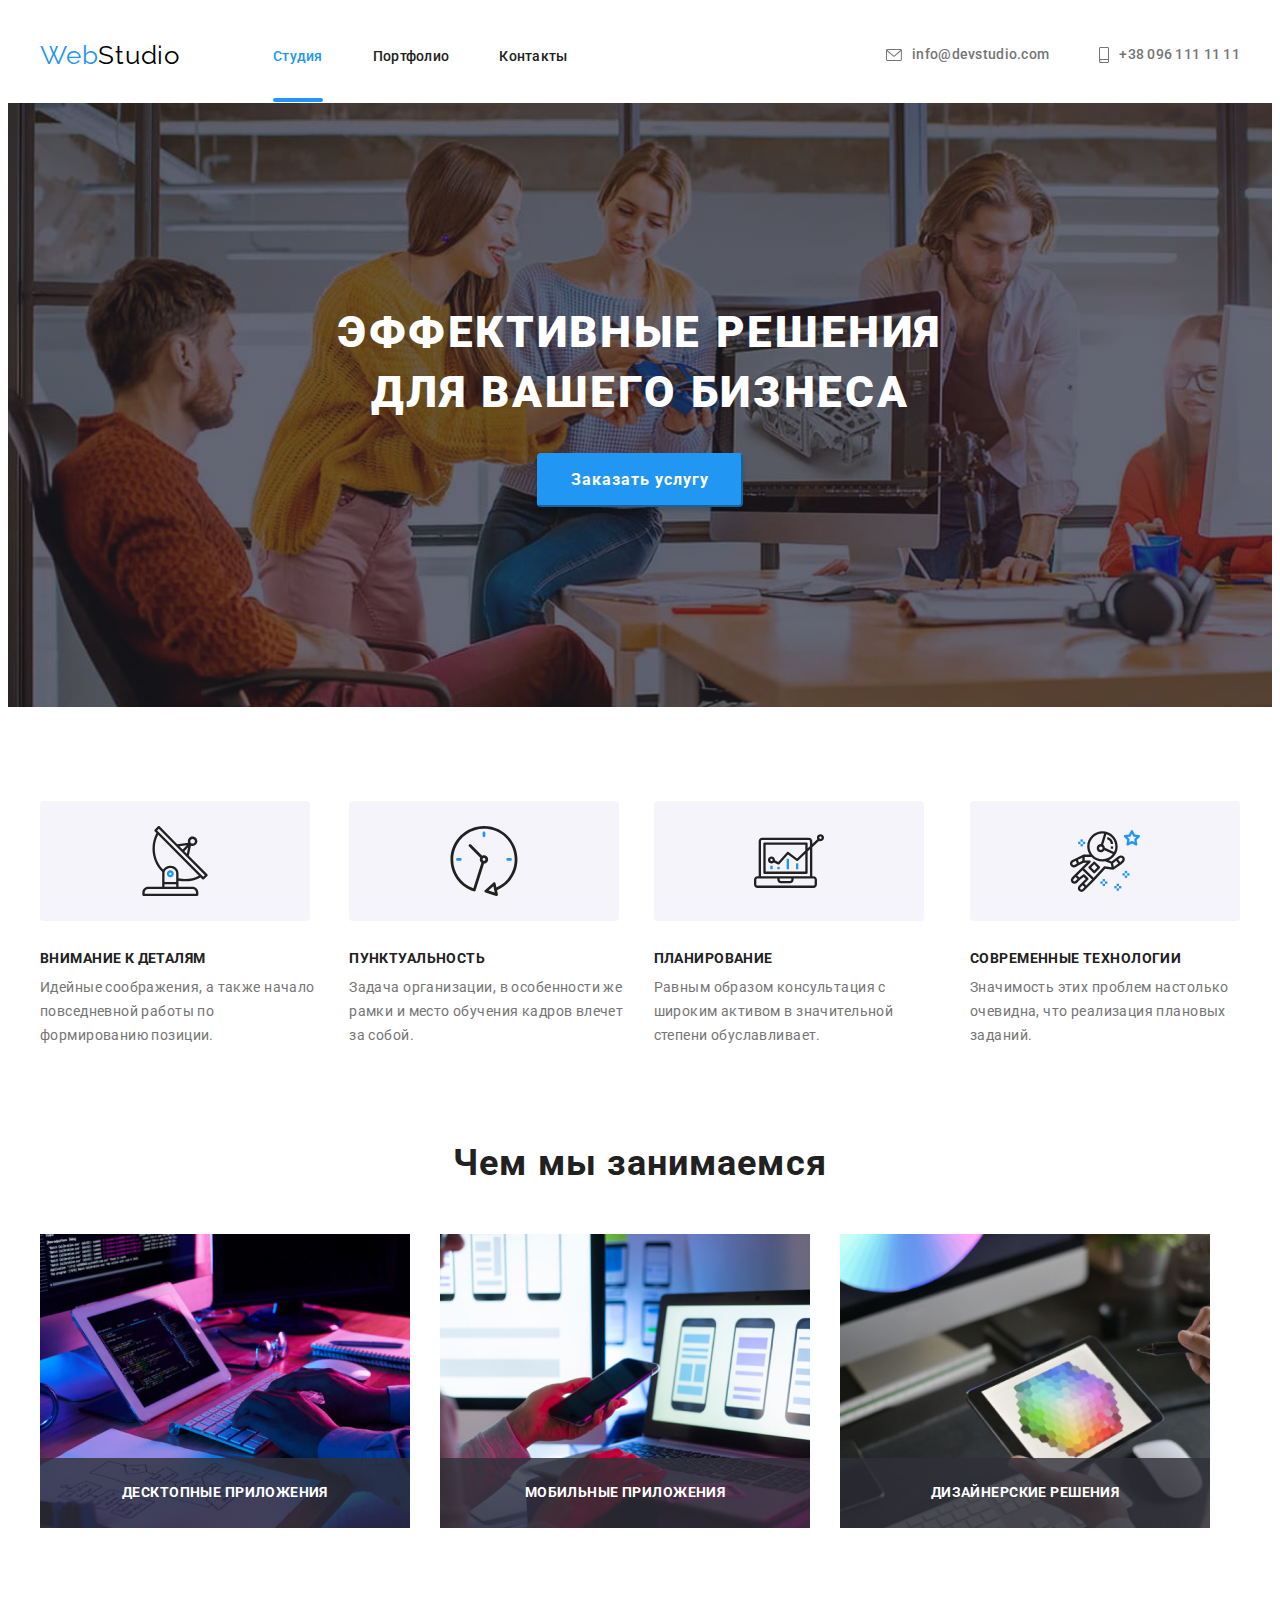
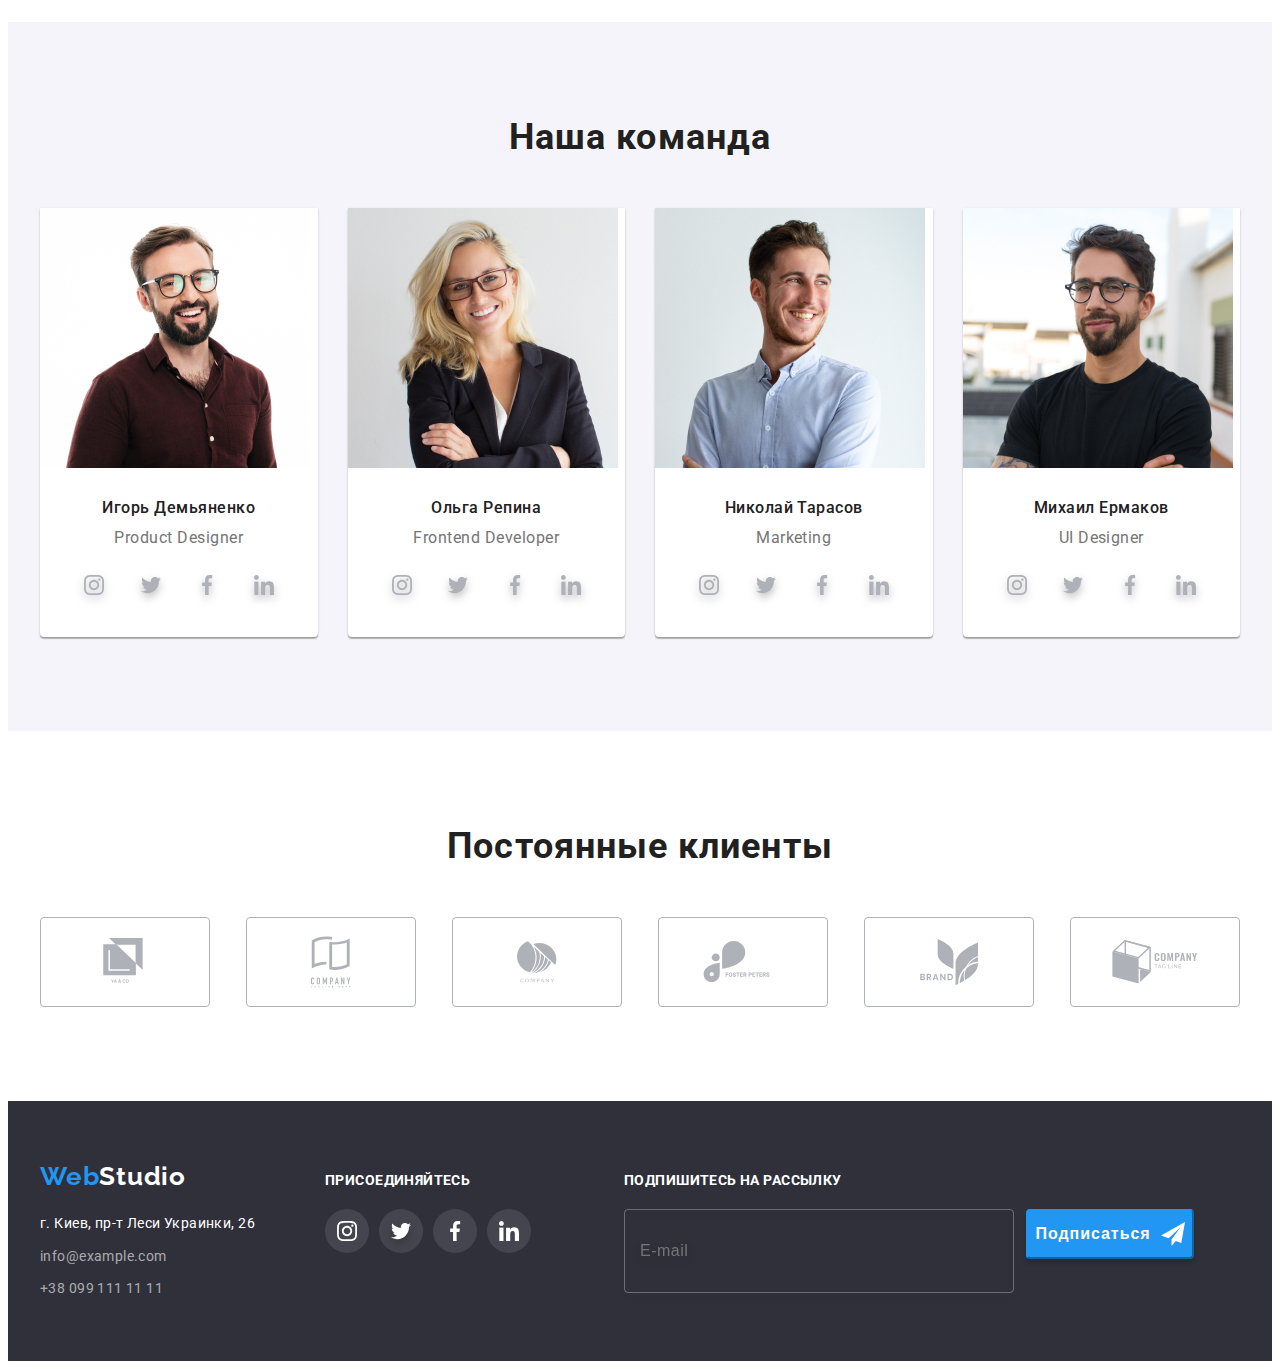
==== commit c930e69f: "добавляет стили в футере индекс и портфолио" ====
--- a/index.html
+++ b/index.html
@@ -399,13 +399,8 @@
                 <p class="footer-title">Подпишитесь на рассылку</p>
             <form class="footer-mail-form" autocomplete="off">
              <label>
-              <input
-                class="footer-mail-input"
-                type="email"
-                name="user-email"
-                placeholder="E-mail"
-                method="POST"
-              />
+              <input class="footer-mail-input" type="email" name="user-email"
+                placeholder="E-mail"/>
             </label>
             <button class="footer-btn" type="submit">
               Подписаться
--- a/css/styles.css
+++ b/css/styles.css
@@ -312,6 +312,7 @@
     margin: auto;
 
     border-radius: 4px;
+    border-color: var(--accent-color);
 
     box-shadow: 0px 4px 4px rgba(0, 0, 0, 0.15);
 }
@@ -722,15 +723,27 @@
 }
 
 .footer-mail-input {
-        height: 50px;
-        width: 358px;
-        padding: 16px 15px;
-        border: 1px solid rgba(255, 255, 255, 0.3);
-        box-sizing: border-box;
-        filter: drop-shadow(0px 4px 4px rgba(0, 0, 0, 0.15));
-        border-radius: 4px;
-        background: transparent;
-        color: var(--primary-white-color);
+    height: 50px;
+    width: 358px;
+    padding: 16px 15px;
+    border: 1px solid rgba(255, 255, 255, 0.3);
+    
+    filter: drop-shadow(0px 4px 4px rgba(0, 0, 0, 0.15));
+    border-radius: 4px;
+    background: transparent;
+    color: var(--primary-white-color);
+
+    font-weight: 400;
+    font-size: 16px;
+    line-height: 1.25;
+
+    display: flex;
+    align-items: center;
+    letter-spacing: 0.03em;
+
+    color: rgba(255, 255, 255, 0.6);
+
+    margin-top: 20px;
 }        
 
 .footer-mail-input:focus {
@@ -738,23 +751,44 @@
 }
 
 .footer-btn {
+    display: flex;
+    align-items: center;
+    justify-content: center;
     background: #2196F3;
     box-shadow: 0px 4px 4px rgba(0, 0, 0, 0.15);
     border-radius: 4px;
+    margin-left: 12px;
+    margin-top: 20px;
+    width: 200px;
+    height: 50px;
+    border-color: var(--accent-color);
+
+    font-weight: 700;
+    font-size: 16px;
+    line-height: 1.87;
+
+    text-align: center;
+    letter-spacing: 0.06em;
+
+    color: #FFFFFF;
+}
+
+.send-icon {
+    margin-left: 10px;
 }
 
 /* ============= end footer ============= */
 /* ============= modal window ============= */
 
 .backdrop {
-        position: fixed;
-        top: 0;
-        left: 0;
-        width: 100vw;
-        height: 100vh;
-        background-color: rgba(0, 0, 0, 0.5);
-        transition: opacity 250ms cubic-bezier(0.4, 0, 0.2, 1),
-                     250ms cubic-bezier(0.4, 0, 0.2, 1);
+    position: fixed;
+    top: 0;
+    left: 0;
+    width: 100vw;
+    height: 100vh;
+    background-color: rgba(0, 0, 0, 0.5);
+    transition: opacity 250ms cubic-bezier(0.4, 0, 0.2, 1),
+            250ms cubic-bezier(0.4, 0, 0.2, 1);
         
       }
 
@@ -924,7 +958,7 @@
   }
   
   .modal-form-term:checked + .modal-form-check-desc::before {
-    background-image: url(../images/check.svg);
+    background-image: url(../images/icons/check.svg);
     background-position: center;
   }
   
@@ -963,7 +997,7 @@
   .modal-form-btn:hover,
   .modal-form-btn:focus {
     background-color: #188CE8;
-  }r
+  }
 
 
 
